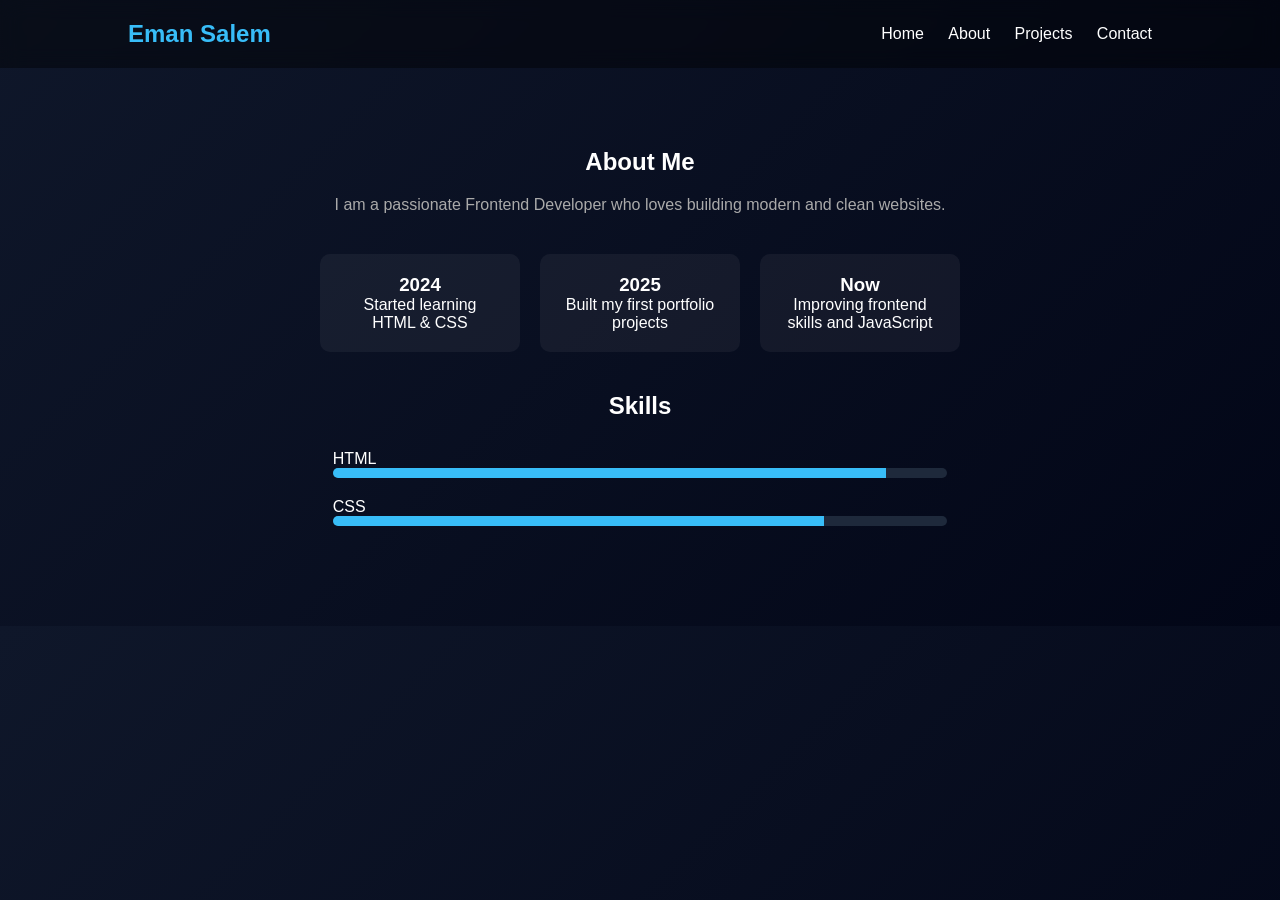
==== about.html @ b3115826 "first commit" ====
<!DOCTYPE html>
<html lang="en">
<head>
<meta charset="UTF-8">
<meta name="viewport" content="width=device-width, initial-scale=1.0">
<title>About Me</title>

<link rel="stylesheet" href="style.css">
</head>

<body>

<!-- Navbar (نفس بتاع الرئيسية) -->
<nav>
    <h2 class="logo">Eman Salem</h2>

    <div class="nav-links">
        <a href="index.html">Home</a>
        <a href="about.html">About</a>
        <a href="projects.html">Projects</a>
        <a href="contact.html">Contact</a>
    </div>
</nav>

<!-- About Section -->
<section class="about">

    <h1>About Me</h1>

    <p class="intro">
        I am a passionate Frontend Developer who loves building modern and clean websites.
    </p>

    <!-- Timeline -->
    <div class="timeline">

        <div class="box">
            <h3>2024</h3>
            <p>Started learning HTML & CSS</p>
        </div>

        <div class="box">
            <h3>2025</h3>
            <p>Built my first portfolio projects</p>
        </div>

        <div class="box">
            <h3>Now</h3>
            <p>Improving frontend skills and JavaScript</p>
        </div>

    </div>

    <!-- Skills -->
    <h2>Skills</h2>

    <div class="skills">

        <div class="skill-bar">
            <span>HTML</span>
            <div class="bar"><div class="fill html"></div></div>
        </div>

        <div class="skill-bar">
            <span>CSS</span>
            <div class="bar"><div class="fill css"></div></div>
        </div>

    </div>

</section>

</body>
</html>
---- style.css ----
/* =====================
   RESET
===================== */
*{
    margin:0;
    padding:0;
    box-sizing:border-box;
    font-family:'Segoe UI', sans-serif;
}

/* =====================
   ROOT COLORS
===================== */
:root{
    --main:#38bdf8;
    --bg:#0f172a;
    --card:rgba(255,255,255,0.05);
}

/* =====================
   BODY
===================== */
body{
    background:linear-gradient(135deg,#0f172a,#020617);
    color:#fff;
}

/* =====================
   NAVBAR
===================== */
nav{
    display:flex;
    justify-content:space-between;
    align-items:center;
    padding:20px 10%;
    position:sticky;
    top:0;
    backdrop-filter:blur(10px);
    background:rgba(0,0,0,0.4);
    z-index:1000;
}

.logo{
    color:var(--main);
}

.nav-links a{
    color:#fff;
    margin-left:20px;
    text-decoration:none;
    transition:0.3s;
}

.nav-links a:hover{
    color:var(--main);
}

/* =====================
   HERO SECTION
===================== */
.hero{
    display:flex;
    justify-content:space-between;
    align-items:center;
    padding:80px 10%;
    flex-wrap:wrap;
    animation:fadeIn 1s ease;
}

.hero-text{
    max-width:500px;
}

.hero h1{
    font-size:40px;
}

.hero span{
    color:var(--main);
}

.hero p{
    margin:15px 0;
    color:#aaa;
}

.hero-img img{
    width:250px;
    border-radius:20px;
}

/* BUTTON */
.btn{
    background:var(--main);
    color:#000;
    padding:10px 20px;
    border-radius:8px;
    text-decoration:none;
    display:inline-block;
    transition:0.3s;
}

.btn:hover{
    transform:scale(1.05);
}

/* =====================
   ABOUT
===================== */
.about{
    padding:80px 10%;
    text-align:center;
}

.intro{
    color:#aaa;
    margin:20px 0;
}

/* Timeline */
.timeline{
    display:flex;
    justify-content:center;
    gap:20px;
    flex-wrap:wrap;
    margin:40px 0;
}

.box{
    background:rgba(255,255,255,0.05);
    padding:20px;
    border-radius:10px;
    width:200px;
    transition:0.3s;
}

.box:hover{
    transform:translateY(-10px);
    box-shadow:0 0 15px var(--main);
}

/* Skills */
.skills{
    margin-top:30px;
}

.skill-bar{
    margin:20px auto;
    width:60%;
    text-align:left;
}

.bar{
    background:#1e293b;
    height:10px;
    border-radius:20px;
    overflow:hidden;
}

.fill{
    height:100%;
    background:var(--main);
}

.html{width:90%;}
.css{width:80%;}

/* =====================
   PROJECTS
===================== */
.projects{
    padding:80px 10%;
    text-align:center;
}

.projects .intro{
    color:#aaa;
    margin:15px 0 40px;
}

.projects-grid{
    display:grid;
    grid-template-columns:repeat(auto-fit,minmax(250px,1fr));
    gap:20px;
}

.project-card{
    background:rgba(255,255,255,0.05);
    padding:25px;
    border-radius:15px;
    backdrop-filter:blur(10px);
    transition:0.4s;
}

.project-card:hover{
    transform:translateY(-10px);
    box-shadow:0 0 20px var(--main);
}

/* =====================
   CONTACT
===================== */
.contact{
    padding:80px 10%;
    text-align:center;
}

.contact .intro{
    color:#aaa;
    margin:10px 0 40px;
}

.contact-box{
    display:flex;
    justify-content:center;
}

form{
    width:400px;
    display:flex;
    flex-direction:column;
    gap:15px;
    background:rgba(255,255,255,0.05);
    padding:30px;
    border-radius:15px;
    backdrop-filter:blur(10px);
}

input,textarea{
    padding:12px;
    border:none;
    border-radius:8px;
    outline:none;
    background:#1e293b;
    color:#fff;
}

button{
    padding:12px;
    border:none;
    border-radius:8px;
    background:var(--main);
    color:#000;
    cursor:pointer;
    transition:0.3s;
}

button:hover{
    transform:scale(1.05);
    box-shadow:0 0 15px var(--main);
}

/* =====================
   ANIMATION
===================== */
@keyframes fadeIn{
    from{
        opacity:0;
        transform:translateY(30px);
    }
    to{
        opacity:1;
        transform:translateY(0);
    }
}

/* =====================
   RESPONSIVE
===================== */
@media(max-width:768px){

.hero{
    flex-direction:column;
    text-align:center;
}

.hero-img img{
    margin-top:20px;
}

.skill-bar{
    width:90%;
}

}
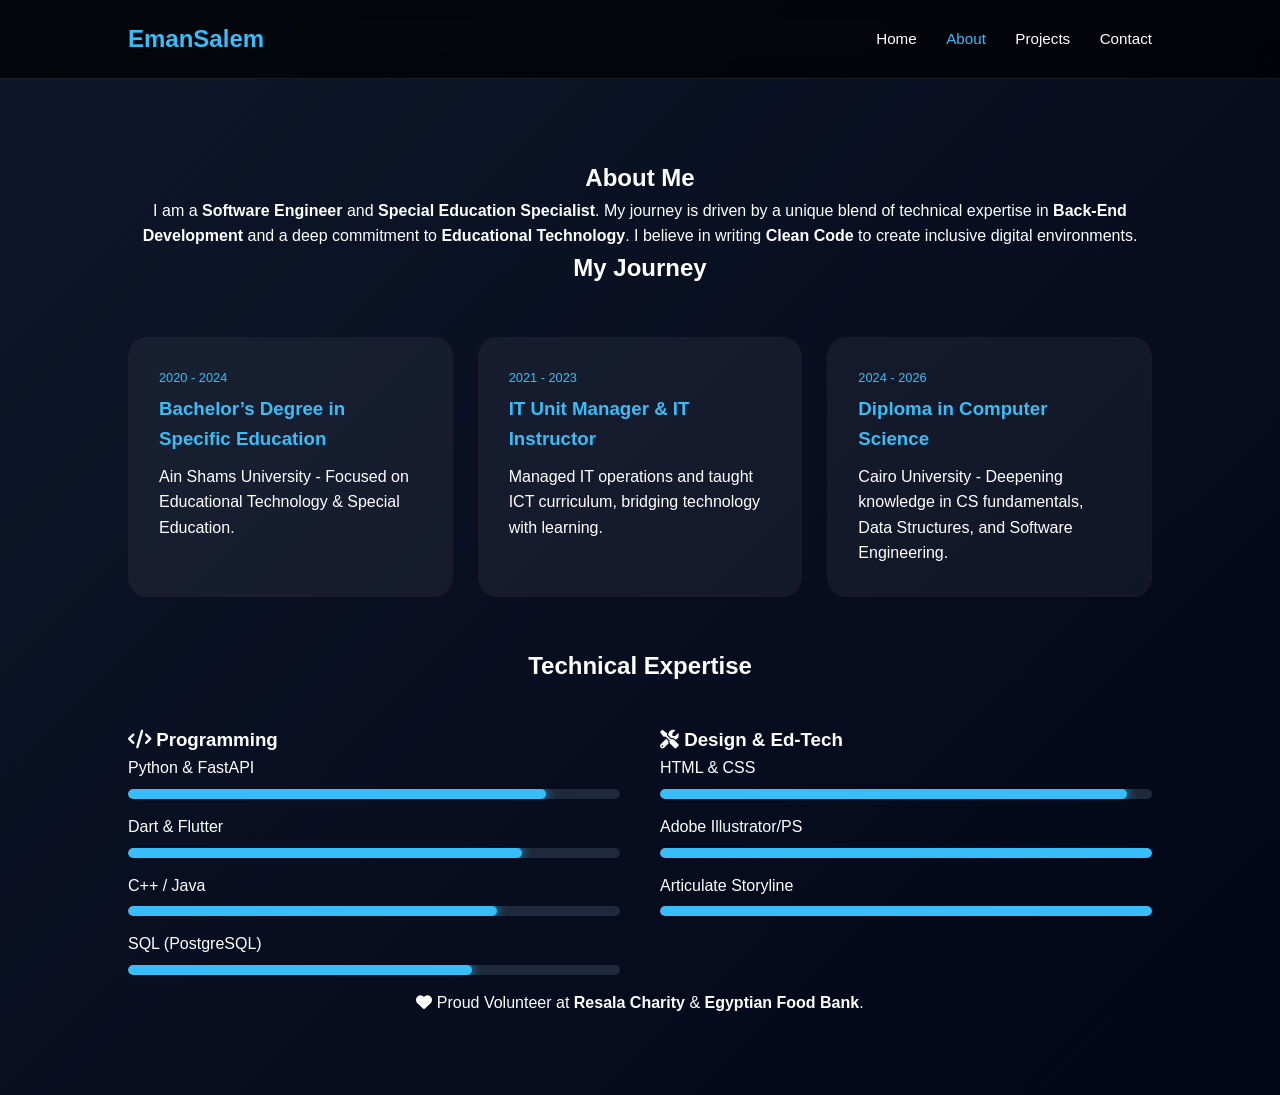
==== commit 20853e12: "eman" ====
--- a/about.html
+++ b/about.html
@@ -1,73 +1,74 @@
 <!DOCTYPE html>
 <html lang="en">
 <head>
-<meta charset="UTF-8">
-<meta name="viewport" content="width=device-width, initial-scale=1.0">
-<title>About Me</title>
-
-<link rel="stylesheet" href="style.css">
+    <meta charset="UTF-8">
+    <meta name="viewport" content="width=device-width, initial-scale=1.0">
+    <title>About Me | Eman Salem</title>
+    <link rel="stylesheet" href="style.css">
+    <link rel="stylesheet" href="https://cdnjs.cloudflare.com/ajax/libs/font-awesome/6.0.0/css/all.min.css">
 </head>
-
 <body>
 
-<!-- Navbar (نفس بتاع الرئيسية) -->
 <nav>
-    <h2 class="logo">Eman Salem</h2>
-
+    <h2 class="logo">Eman<span>Salem</span></h2>
     <div class="nav-links">
         <a href="index.html">Home</a>
-        <a href="about.html">About</a>
+        <a href="about.html" class="active">About</a>
         <a href="projects.html">Projects</a>
         <a href="contact.html">Contact</a>
     </div>
 </nav>
 
-<!-- About Section -->
 <section class="about">
-
     <h1>About Me</h1>
-
     <p class="intro">
-        I am a passionate Frontend Developer who loves building modern and clean websites.
+        I am a <b>Software Engineer</b> and <b>Special Education Specialist</b>. 
+        My journey is driven by a unique blend of technical expertise in <b>Back-End Development</b> and a deep commitment to <b>Educational Technology</b>. 
+        I believe in writing <b>Clean Code</b> to create inclusive digital environments.
     </p>
 
-    <!-- Timeline -->
+    <h2>My Journey</h2>
     <div class="timeline">
-
         <div class="box">
-            <h3>2024</h3>
-            <p>Started learning HTML & CSS</p>
+            <span class="date">2020 - 2024</span>
+            <h3>Bachelor’s Degree in Specific Education</h3>
+            <p>Ain Shams University - Focused on Educational Technology & Special Education.</p>
         </div>
 
         <div class="box">
-            <h3>2025</h3>
-            <p>Built my first portfolio projects</p>
+            <span class="date">2021 - 2023</span>
+            <h3>IT Unit Manager & IT Instructor</h3>
+            <p>Managed IT operations and taught ICT curriculum, bridging technology with learning.</p>
         </div>
 
         <div class="box">
-            <h3>Now</h3>
-            <p>Improving frontend skills and JavaScript</p>
+            <span class="date">2024 - 2026</span>
+            <h3>Diploma in Computer Science</h3>
+            <p>Cairo University - Deepening knowledge in CS fundamentals, Data Structures, and Software Engineering.</p>
+        </div>
+    </div>
+
+    <h2>Technical Expertise</h2>
+    <div class="skills-container">
+        <div class="skill-category">
+            <h3><i class="fas fa-code"></i> Programming</h3>
+            <div class="skill-bar"><span>Python & FastAPI</span><div class="bar"><div class="fill python"></div></div></div>
+            <div class="skill-bar"><span>Dart & Flutter</span><div class="bar"><div class="fill flutter"></div></div></div>
+            <div class="skill-bar"><span>C++ / Java</span><div class="bar"><div class="fill java"></div></div></div>
+            <div class="skill-bar"><span>SQL (PostgreSQL)</span><div class="bar"><div class="fill sql"></div></div></div>
         </div>
 
+        <div class="skill-category">
+            <h3><i class="fas fa-tools"></i> Design & Ed-Tech</h3>
+            <div class="skill-bar"><span>HTML & CSS</span><div class="bar"><div class="fill html"></div></div></div>
+            <div class="skill-bar"><span>Adobe Illustrator/PS</span><div class="bar"><div class="fill adobe"></div></div></div>
+            <div class="skill-bar"><span>Articulate Storyline</span><div class="bar"><div class="fill articulate"></div></div></div>
+        </div>
     </div>
 
-    <!-- Skills -->
-    <h2>Skills</h2>
-
-    <div class="skills">
-
-        <div class="skill-bar">
-            <span>HTML</span>
-            <div class="bar"><div class="fill html"></div></div>
-        </div>
-
-        <div class="skill-bar">
-            <span>CSS</span>
-            <div class="bar"><div class="fill css"></div></div>
-        </div>
-
+    <div class="volunteer-badge">
+        <p><i class="fas fa-heart"></i> Proud Volunteer at <b>Resala Charity</b> & <b>Egyptian Food Bank</b>.</p>
     </div>
-
 </section>
 
 </body>
--- a/style.css
+++ b/style.css
@@ -1,285 +1,248 @@
 /* =====================
-   RESET
+    RESET & BASE
 ===================== */
 *{
-    margin:0;
-    padding:0;
-    box-sizing:border-box;
-    font-family:'Segoe UI', sans-serif;
-}
-
-/* =====================
-   ROOT COLORS
-===================== */
-:root{
-    --main:#38bdf8;
-    --bg:#0f172a;
-    --card:rgba(255,255,255,0.05);
-}
-
-/* =====================
-   BODY
-===================== */
-body{
-    background:linear-gradient(135deg,#0f172a,#020617);
-    color:#fff;
-}
-
-/* =====================
-   NAVBAR
-===================== */
-nav{
-    display:flex;
-    justify-content:space-between;
-    align-items:center;
-    padding:20px 10%;
-    position:sticky;
-    top:0;
-    backdrop-filter:blur(10px);
-    background:rgba(0,0,0,0.4);
-    z-index:1000;
-}
-
-.logo{
-    color:var(--main);
-}
-
-.nav-links a{
-    color:#fff;
-    margin-left:20px;
-    text-decoration:none;
-    transition:0.3s;
-}
-
-.nav-links a:hover{
-    color:var(--main);
-}
-
-/* =====================
-   HERO SECTION
-===================== */
-.hero{
-    display:flex;
-    justify-content:space-between;
-    align-items:center;
-    padding:80px 10%;
-    flex-wrap:wrap;
-    animation:fadeIn 1s ease;
-}
-
-.hero-text{
-    max-width:500px;
-}
-
-.hero h1{
-    font-size:40px;
-}
-
-.hero span{
-    color:var(--main);
-}
-
-.hero p{
-    margin:15px 0;
-    color:#aaa;
-}
-
-.hero-img img{
-    width:250px;
-    border-radius:20px;
-}
-
-/* BUTTON */
-.btn{
-    background:var(--main);
-    color:#000;
-    padding:10px 20px;
-    border-radius:8px;
-    text-decoration:none;
-    display:inline-block;
-    transition:0.3s;
-}
-
-.btn:hover{
-    transform:scale(1.05);
-}
-
-/* =====================
-   ABOUT
-===================== */
-.about{
-    padding:80px 10%;
-    text-align:center;
-}
-
-.intro{
-    color:#aaa;
-    margin:20px 0;
-}
-
-/* Timeline */
-.timeline{
-    display:flex;
-    justify-content:center;
-    gap:20px;
-    flex-wrap:wrap;
-    margin:40px 0;
-}
-
-.box{
-    background:rgba(255,255,255,0.05);
-    padding:20px;
-    border-radius:10px;
-    width:200px;
-    transition:0.3s;
-}
-
-.box:hover{
-    transform:translateY(-10px);
-    box-shadow:0 0 15px var(--main);
-}
-
-/* Skills */
-.skills{
-    margin-top:30px;
-}
-
-.skill-bar{
-    margin:20px auto;
-    width:60%;
-    text-align:left;
-}
-
-.bar{
-    background:#1e293b;
-    height:10px;
-    border-radius:20px;
-    overflow:hidden;
-}
-
-.fill{
-    height:100%;
-    background:var(--main);
-}
-
-.html{width:90%;}
-.css{width:80%;}
-
-/* =====================
-   PROJECTS
-===================== */
-.projects{
-    padding:80px 10%;
-    text-align:center;
-}
-
-.projects .intro{
-    color:#aaa;
-    margin:15px 0 40px;
-}
-
-.projects-grid{
-    display:grid;
-    grid-template-columns:repeat(auto-fit,minmax(250px,1fr));
-    gap:20px;
-}
-
-.project-card{
-    background:rgba(255,255,255,0.05);
-    padding:25px;
-    border-radius:15px;
-    backdrop-filter:blur(10px);
-    transition:0.4s;
-}
-
-.project-card:hover{
-    transform:translateY(-10px);
-    box-shadow:0 0 20px var(--main);
-}
-
-/* =====================
-   CONTACT
-===================== */
-.contact{
-    padding:80px 10%;
-    text-align:center;
-}
-
-.contact .intro{
-    color:#aaa;
-    margin:10px 0 40px;
-}
-
-.contact-box{
-    display:flex;
-    justify-content:center;
-}
-
-form{
-    width:400px;
-    display:flex;
-    flex-direction:column;
-    gap:15px;
-    background:rgba(255,255,255,0.05);
-    padding:30px;
-    border-radius:15px;
-    backdrop-filter:blur(10px);
-}
-
-input,textarea{
-    padding:12px;
-    border:none;
-    border-radius:8px;
-    outline:none;
-    background:#1e293b;
-    color:#fff;
-}
-
-button{
-    padding:12px;
-    border:none;
-    border-radius:8px;
-    background:var(--main);
-    color:#000;
-    cursor:pointer;
-    transition:0.3s;
-}
-
-button:hover{
-    transform:scale(1.05);
-    box-shadow:0 0 15px var(--main);
-}
-
-/* =====================
-   ANIMATION
-===================== */
-@keyframes fadeIn{
-    from{
-        opacity:0;
-        transform:translateY(30px);
-    }
-    to{
-        opacity:1;
-        transform:translateY(0);
-    }
-}
-
-/* =====================
-   RESPONSIVE
-===================== */
+    margin: 0;
+    padding: 0;
+    box-sizing: border-box;
+    font-family: 'Segoe UI', Tahoma, Geneva, Verdana, sans-serif;
+}
+
+:root {
+    --main: #38bdf8;
+    --bg-dark: #0f172a;
+    --bg-deeper: #020617;
+    --card-bg: rgba(255, 255, 255, 0.05);
+    --text-muted: #aaa;
+    --white: #ffffff;
+}
+
+body {
+    background: linear-gradient(135deg, #0f172a, #020617);
+    color: #fff;
+    line-height: 1.6;
+}
+
+/* =====================
+    NAVBAR
+===================== */
+nav {
+    display: flex;
+    justify-content: space-between;
+    align-items: center;
+    padding: 20px 10%;
+    position: sticky;
+    top: 0;
+    backdrop-filter: blur(10px);
+    background: rgba(0, 0, 0, 0.7);
+    z-index: 1000;
+    border-bottom: 1px solid rgba(255,255,255,0.1);
+}
+
+.logo {
+    color: var(--main);
+    font-size: 1.5rem;
+    font-weight: bold;
+}
+
+.nav-links a {
+    color: #fff;
+    margin-left: 25px;
+    text-decoration: none;
+    transition: 0.3s;
+    font-size: 0.95rem;
+}
+
+.nav-links a:hover, .nav-links a.active {
+    color: var(--main);
+}
+
+/* =====================
+    HERO SECTION
+===================== */
+.hero {
+    display: flex;
+    justify-content: space-between;
+    align-items: center;
+    padding: 100px 10%;
+    animation: fadeIn 1s ease;
+}
+
+.hero-text h1 {
+    font-size: 3.5rem;
+    line-height: 1.2;
+}
+
+.hero span { color: var(--main); }
+
+.hero h3 {
+    margin-top: 10px;
+    color: var(--main);
+    font-weight: 400;
+    font-size: 1.5rem;
+}
+
+.hero p {
+    margin: 20px 0;
+    color: var(--text-muted);
+    max-width: 450px;
+}
+
+.hero-img img {
+    width: 300px;
+    height: 300px;
+    object-fit: cover;
+    border-radius: 30% 70% 70% 30% / 30% 30% 70% 70%;
+    border: 3px solid var(--main);
+    box-shadow: 0 0 50px rgba(56, 189, 248, 0.2);
+}
+
+/* =====================
+    ABOUT & TIMELINE
+===================== */
+.about, .projects, .contact {
+    padding: 80px 10%;
+    text-align: center;
+}
+
+.timeline {
+    display: grid;
+    grid-template-columns: repeat(auto-fit, minmax(300px, 1fr));
+    gap: 25px;
+    margin: 50px 0;
+}
+
+.box {
+    background: var(--card-bg);
+    padding: 30px;
+    border-radius: 20px;
+    text-align: left;
+    border: 1px solid rgba(216, 15, 15, 0.05);
+    transition: 0.3s;
+}
+
+.box:hover {
+    transform: translateY(-10px);
+    border-color: var(--main);
+}
+
+.box h3 { color: var(--main); margin-bottom: 10px; }
+.box .date { font-size: 0.8rem; color: var(--main); display: block; margin-bottom: 5px; }
+
+/* =====================
+    SKILLS
+===================== */
+.skills-container {
+    display: grid;
+    grid-template-columns: repeat(auto-fit, minmax(300px, 1fr));
+    gap: 40px;
+    text-align: left;
+    margin-top: 40px;
+}
+
+.skill-bar { margin-bottom: 15px; }
+.skill-bar span { display: block; margin-bottom: 8px; }
+
+.bar { background: #1e293b; height: 10px; border-radius: 10px; overflow: hidden; }
+.fill { height: 100%; background: var(--main); border-radius: 10px; box-shadow: 0 0 12px var(--main); }
+
+.html { width: 95%; } .css { width: 90%; } .python { width: 85%; } 
+.flutter { width: 80%; } .java { width: 75%; } .sql { width: 70%; }
+
+/* =====================
+    PROJECTS
+===================== */
+.projects-grid {
+    display: grid;
+    grid-template-columns: repeat(auto-fit, minmax(280px, 1fr));
+    gap: 25px;
+}
+
+.project-card {
+    background: var(--card-bg);
+    padding: 30px;
+    border-radius: 20px;
+    text-align: left;
+    border: 1px solid rgba(255,255,255,0.05);
+    transition: 0.4s;
+}
+
+.project-card:hover {
+    transform: translateY(-10px);
+    border-color: var(--main);
+}
+
+/* =====================
+    CONTACT (Updated Design)
+===================== */
+.contact-box {
+    display: flex;
+    justify-content: center;
+    align-items: center;
+    margin-top: 30px;
+}
+
+form {
+    width: 100%;
+    max-width: 500px;
+    background: rgba(255, 255, 255, 0.05);
+    padding: 40px;
+    border-radius: 30px; /* زوايا دائرية كبيرة زي الصورة */
+    backdrop-filter: blur(10px);
+    border: 1px solid rgba(255, 255, 255, 0.1);
+    display: flex;
+    flex-direction: column;
+    gap: 20px;
+}
+
+input, textarea {
+    width: 100%;
+    padding: 18px 20px;
+    background: rgba(255, 255, 255, 0.07);
+    border: 1px solid rgba(255, 255, 255, 0.1);
+    border-radius: 15px;
+    color: #fff;
+    outline: none;
+    font-size: 1rem;
+    transition: 0.3s;
+}
+
+input:focus, textarea:focus {
+    border-color: var(--main);
+    background: rgba(255, 255, 255, 0.1);
+}
+
+button, .btn {
+    width: 100%;
+    padding: 15px;
+    background: var(--main); /* لون سماوي صريح */
+    color: #020617;
+    border: none;
+    border-radius: 15px;
+    font-size: 1rem;
+    font-weight: bold;
+    cursor: pointer;
+    transition: 0.3s;
+}
+
+button:hover, .btn:hover {
+    transform: translateY(-3px);
+    box-shadow: 0 10px 20px rgba(56, 189, 248, 0.4);
+    filter: brightness(1.1);
+}
+
+/* =====================
+    ANIMATIONS & RESPONSIVE
+===================== */
+@keyframes fadeIn {
+    from { opacity: 0; transform: translateY(20px); }
+    to { opacity: 1; transform: translateY(0); }
+}
+
 @media(max-width:768px){
-
-.hero{
-    flex-direction:column;
-    text-align:center;
-}
-
-.hero-img img{
-    margin-top:20px;
-}
-
-.skill-bar{
-    width:90%;
-}
-
+    .hero { flex-direction: column-reverse; text-align: center; padding-top: 50px; }
+    .hero-text h1 { font-size: 2.5rem; }
+    .hero-img img { width: 250px; height: 250px; margin-bottom: 30px; }
+    .nav-links { display: none; }
+    form { padding: 30px 20px; margin: 0 10px; }
 }
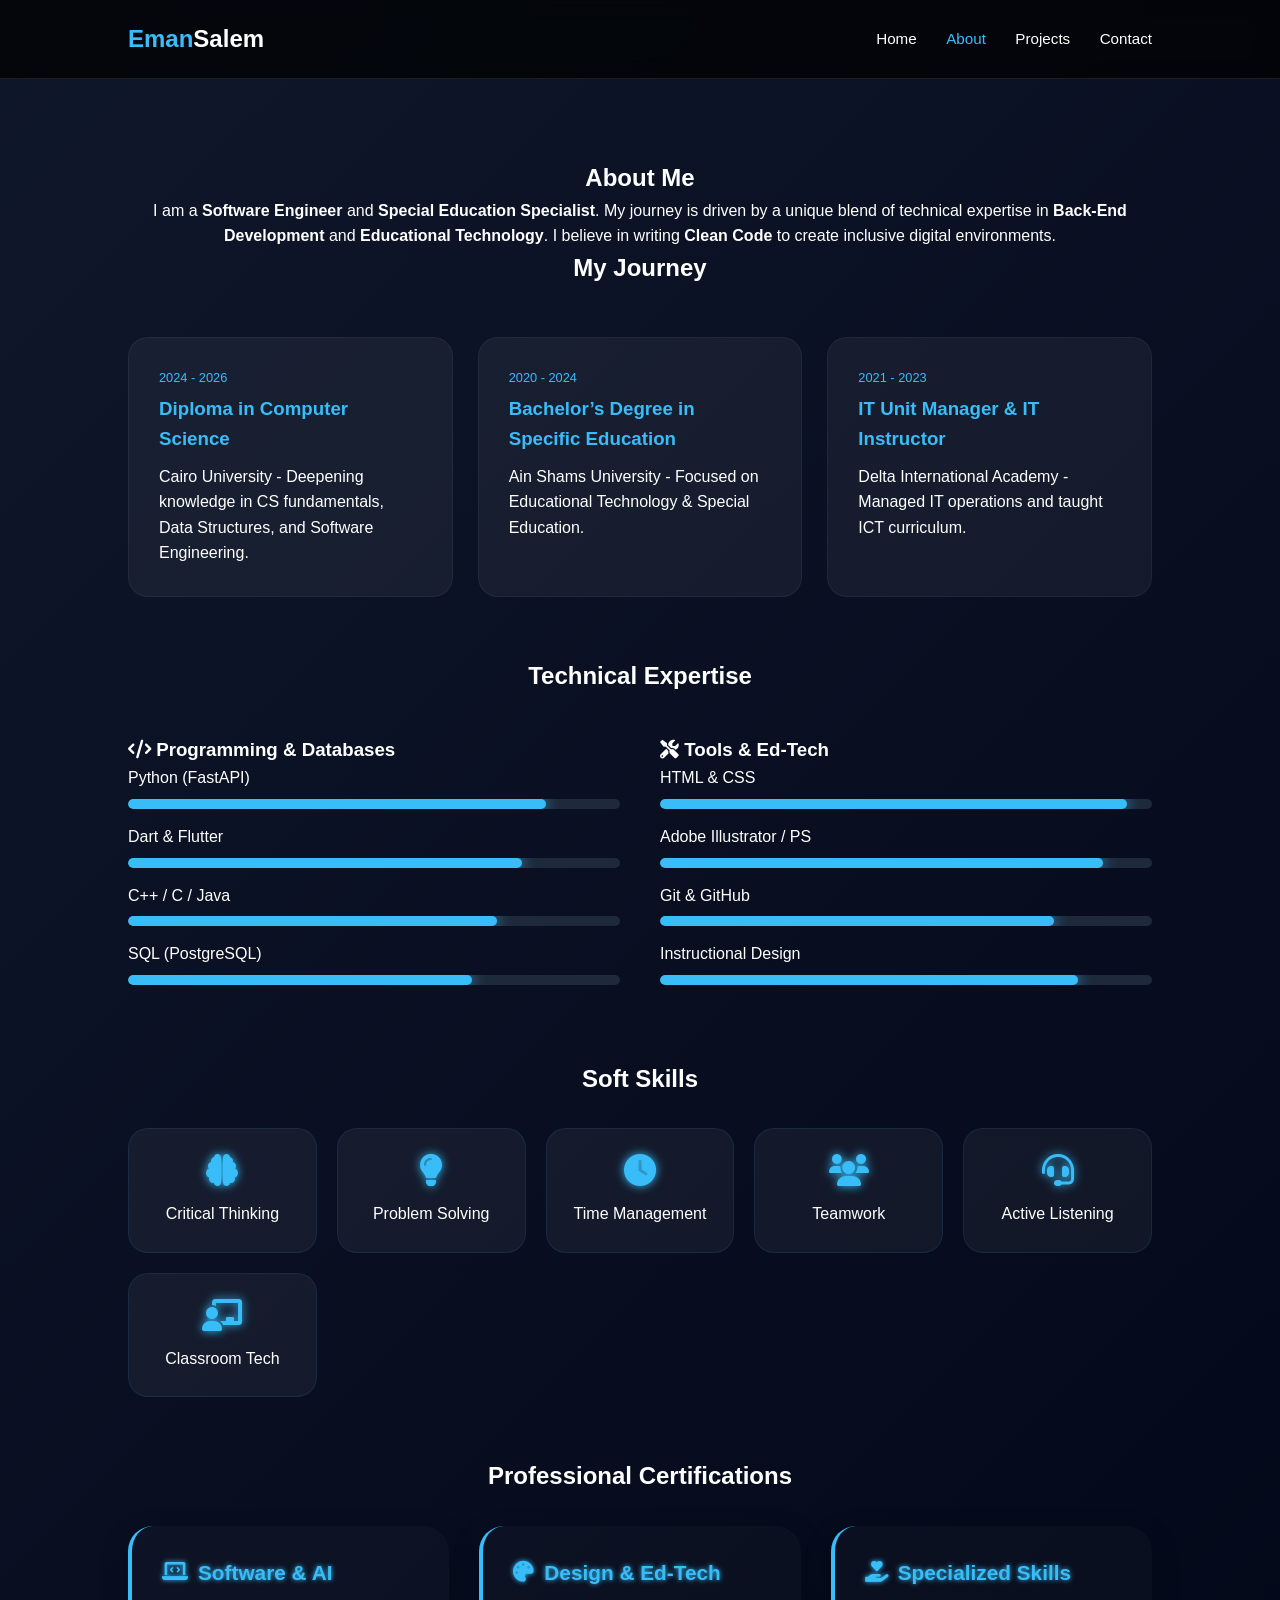
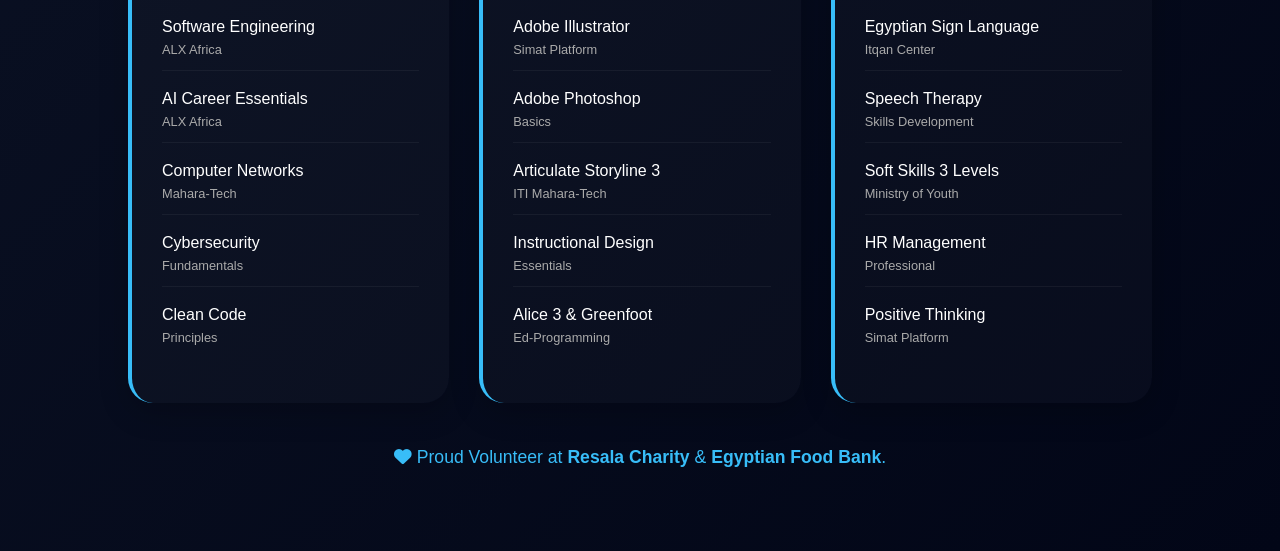
==== commit 90610c59: "eman" ====
--- a/about.html
+++ b/about.html
@@ -23,46 +23,103 @@
     <h1>About Me</h1>
     <p class="intro">
         I am a <b>Software Engineer</b> and <b>Special Education Specialist</b>. 
-        My journey is driven by a unique blend of technical expertise in <b>Back-End Development</b> and a deep commitment to <b>Educational Technology</b>. 
+        My journey is driven by a unique blend of technical expertise in <b>Back-End Development</b> and <b>Educational Technology</b>. 
         I believe in writing <b>Clean Code</b> to create inclusive digital environments.
     </p>
 
     <h2>My Journey</h2>
     <div class="timeline">
         <div class="box">
+            <span class="date">2024 - 2026</span>
+            <h3>Diploma in Computer Science</h3>
+            <p>Cairo University - Deepening knowledge in CS fundamentals, Data Structures, and Software Engineering.</p>
+        </div>
+        <div class="box">
             <span class="date">2020 - 2024</span>
             <h3>Bachelor’s Degree in Specific Education</h3>
             <p>Ain Shams University - Focused on Educational Technology & Special Education.</p>
         </div>
-
         <div class="box">
             <span class="date">2021 - 2023</span>
             <h3>IT Unit Manager & IT Instructor</h3>
-            <p>Managed IT operations and taught ICT curriculum, bridging technology with learning.</p>
-        </div>
-
-        <div class="box">
-            <span class="date">2024 - 2026</span>
-            <h3>Diploma in Computer Science</h3>
-            <p>Cairo University - Deepening knowledge in CS fundamentals, Data Structures, and Software Engineering.</p>
+            <p>Delta International Academy - Managed IT operations and taught ICT curriculum.</p>
         </div>
     </div>
 
-    <h2>Technical Expertise</h2>
+    <h2 style="margin-top: 60px;">Technical Expertise</h2>
     <div class="skills-container">
         <div class="skill-category">
-            <h3><i class="fas fa-code"></i> Programming</h3>
-            <div class="skill-bar"><span>Python & FastAPI</span><div class="bar"><div class="fill python"></div></div></div>
+            <h3><i class="fas fa-code"></i> Programming & Databases</h3>
+            <div class="skill-bar"><span>Python (FastAPI)</span><div class="bar"><div class="fill python"></div></div></div>
             <div class="skill-bar"><span>Dart & Flutter</span><div class="bar"><div class="fill flutter"></div></div></div>
-            <div class="skill-bar"><span>C++ / Java</span><div class="bar"><div class="fill java"></div></div></div>
+            <div class="skill-bar"><span>C++ / C / Java</span><div class="bar"><div class="fill java"></div></div></div>
             <div class="skill-bar"><span>SQL (PostgreSQL)</span><div class="bar"><div class="fill sql"></div></div></div>
         </div>
 
         <div class="skill-category">
-            <h3><i class="fas fa-tools"></i> Design & Ed-Tech</h3>
+            <h3><i class="fas fa-tools"></i> Tools & Ed-Tech</h3>
             <div class="skill-bar"><span>HTML & CSS</span><div class="bar"><div class="fill html"></div></div></div>
-            <div class="skill-bar"><span>Adobe Illustrator/PS</span><div class="bar"><div class="fill adobe"></div></div></div>
-            <div class="skill-bar"><span>Articulate Storyline</span><div class="bar"><div class="fill articulate"></div></div></div>
+            <div class="skill-bar"><span>Adobe Illustrator / PS</span><div class="bar"><div class="fill design"></div></div></div>
+            <div class="skill-bar"><span>Git & GitHub</span><div class="bar"><div class="fill git"></div></div></div>
+            <div class="skill-bar"><span>Instructional Design</span><div class="bar"><div class="fill articulate"></div></div></div>
+        </div>
+    </div>
+
+    <h2 style="margin-top: 60px;">Soft Skills</h2>
+    <div class="soft-skills-grid">
+        <div class="soft-card">
+            <i class="fas fa-brain"></i>
+            <span>Critical Thinking</span>
+        </div>
+        <div class="soft-card">
+            <i class="fas fa-lightbulb"></i>
+            <span>Problem Solving</span>
+        </div>
+        <div class="soft-card">
+            <i class="fas fa-clock"></i>
+            <span>Time Management</span>
+        </div>
+        <div class="soft-card">
+            <i class="fas fa-users"></i>
+            <span>Teamwork</span>
+        </div>
+        <div class="soft-card">
+            <i class="fas fa-headset"></i>
+            <span>Active Listening</span>
+        </div>
+        <div class="soft-card">
+            <i class="fas fa-chalkboard-teacher"></i>
+            <span>Classroom Tech</span>
+        </div>
+    </div>
+
+    <h2 style="margin-top: 60px;">Professional Certifications</h2>
+    <div class="cert-modern-grid">
+        <div class="cert-group-card">
+            <div class="group-header"><i class="fas fa-laptop-code"></i> Software & AI</div>
+            <div class="cert-item"><span>Software Engineering</span><small>ALX Africa</small></div>
+            <div class="cert-item"><span>AI Career Essentials</span><small>ALX Africa</small></div>
+            <div class="cert-item"><span>Computer Networks</span><small>Mahara-Tech</small></div>
+            <div class="cert-item"><span>Cybersecurity</span><small>Fundamentals</small></div>
+            <div class="cert-item"><span>Clean Code</span><small>Principles</small></div>
+        </div>
+
+        <div class="cert-group-card">
+            <div class="group-header"><i class="fas fa-palette"></i> Design & Ed-Tech</div>
+            <div class="cert-item"><span>Adobe Illustrator</span><small>Simat Platform</small></div>
+            <div class="cert-item"><span>Adobe Photoshop</span><small>Basics</small></div>
+            <div class="cert-item"><span>Articulate Storyline 3</span><small>ITI Mahara-Tech</small></div>
+            <div class="cert-item"><span>Instructional Design</span><small>Essentials</small></div>
+            <div class="cert-item"><span>Alice 3 & Greenfoot</span><small>Ed-Programming</small></div>
+        </div>
+
+        <div class="cert-group-card">
+            <div class="group-header"><i class="fas fa-hand-holding-heart"></i> Specialized Skills</div>
+            <div class="cert-item"><span>Egyptian Sign Language</span><small>Itqan Center</small></div>
+            <div class="cert-item"><span>Speech Therapy</span><small>Skills Development</small></div>
+            <div class="cert-item"><span>Soft Skills 3 Levels</span><small>Ministry of Youth</small></div>
+            <div class="cert-item"><span>HR Management</span><small>Professional</small></div>
+            <div class="cert-item"><span>Positive Thinking</span><small>Simat Platform</small></div>
         </div>
     </div>
 
--- a/style.css
+++ b/style.css
@@ -12,9 +12,8 @@
     --main: #38bdf8;
     --bg-dark: #0f172a;
     --bg-deeper: #020617;
-    --card-bg: rgba(255, 255, 255, 0.05);
+    --card: rgba(255, 255, 255, 0.05);
     --text-muted: #aaa;
-    --white: #ffffff;
 }
 
 body {
@@ -45,6 +44,8 @@
     font-weight: bold;
 }
 
+.logo span { color: #fff; }
+
 .nav-links a {
     color: #fff;
     margin-left: 25px;
@@ -68,25 +69,10 @@
     animation: fadeIn 1s ease;
 }
 
-.hero-text h1 {
-    font-size: 3.5rem;
-    line-height: 1.2;
-}
-
+.hero-text h1 { font-size: 3.5rem; line-height: 1.2; }
 .hero span { color: var(--main); }
-
-.hero h3 {
-    margin-top: 10px;
-    color: var(--main);
-    font-weight: 400;
-    font-size: 1.5rem;
-}
-
-.hero p {
-    margin: 20px 0;
-    color: var(--text-muted);
-    max-width: 450px;
-}
+.hero h3 { margin-top: 10px; color: var(--main); font-weight: 400; font-size: 1.5rem; }
+.hero p { margin: 20px 0; color: var(--text-muted); max-width: 450px; }
 
 .hero-img img {
     width: 300px;
@@ -94,16 +80,13 @@
     object-fit: cover;
     border-radius: 30% 70% 70% 30% / 30% 30% 70% 70%;
     border: 3px solid var(--main);
-    box-shadow: 0 0 50px rgba(56, 189, 248, 0.2);
+    box-shadow: 0 0 30px rgba(56, 189, 248, 0.2);
 }
 
 /* =====================
     ABOUT & TIMELINE
 ===================== */
-.about, .projects, .contact {
-    padding: 80px 10%;
-    text-align: center;
-}
+.about, .projects, .contact { padding: 80px 10%; text-align: center; }
 
 .timeline {
     display: grid;
@@ -113,24 +96,111 @@
 }
 
 .box {
-    background: var(--card-bg);
+    background: var(--card);
     padding: 30px;
     border-radius: 20px;
     text-align: left;
-    border: 1px solid rgba(216, 15, 15, 0.05);
+    border: 1px solid rgba(255,255,255,0.05);
     transition: 0.3s;
-}
-
-.box:hover {
-    transform: translateY(-10px);
-    border-color: var(--main);
 }
 
 .box h3 { color: var(--main); margin-bottom: 10px; }
 .box .date { font-size: 0.8rem; color: var(--main); display: block; margin-bottom: 5px; }
-
-/* =====================
-    SKILLS
+.box:hover { transform: translateY(-10px); border-color: var(--main); }
+
+/* =====================
+    PROJECTS SECTION (UPDATED)
+===================== */
+.projects-grid {
+    display: grid;
+    grid-template-columns: repeat(auto-fit, minmax(320px, 1fr));
+    gap: 30px;
+    margin-top: 50px;
+}
+
+.project-card {
+    background: var(--card);
+    padding: 40px 30px;
+    border-radius: 30px;
+    text-align: left;
+    border: 1px solid rgba(255, 255, 255, 0.05);
+    transition: 0.4s cubic-bezier(0.175, 0.885, 0.32, 1.275);
+    position: relative;
+    overflow: hidden;
+}
+
+/* خط التوهج العلوي عند الـ Hover */
+.project-card::before {
+    content: '';
+    position: absolute;
+    top: 0; left: 0; width: 100%; height: 4px;
+    background: var(--main);
+    box-shadow: 0 0 15px var(--main);
+    opacity: 0;
+    transition: 0.3s;
+}
+
+.project-card:hover {
+    transform: translateY(-15px);
+    background: rgba(255, 255, 255, 0.08);
+    border-color: var(--main);
+    box-shadow: 0 20px 40px rgba(0, 0, 0, 0.4);
+}
+
+.project-card:hover::before {
+    opacity: 1;
+}
+
+.project-icon {
+    font-size: 2.5rem;
+    color: var(--main);
+    margin-bottom: 20px;
+    text-shadow: 0 0 15px rgba(56, 189, 248, 0.4);
+}
+
+.project-card h3 { font-size: 1.5rem; margin-bottom: 12px; color: #fff; }
+
+.project-card p {
+    font-size: 0.95rem;
+    color: var(--text-muted);
+    margin-bottom: 25px;
+    min-height: 60px;
+}
+
+.tags {
+    display: flex;
+    flex-wrap: wrap;
+    gap: 8px;
+    margin-bottom: 25px;
+}
+
+.tags span {
+    background: rgba(56, 189, 248, 0.1);
+    color: var(--main);
+    padding: 5px 12px;
+    border-radius: 50px;
+    font-size: 0.75rem;
+    border: 1px solid rgba(56, 189, 248, 0.2);
+}
+
+.project-link {
+    text-decoration: none;
+    color: var(--main);
+    font-weight: bold;
+    font-size: 0.9rem;
+    display: flex;
+    align-items: center;
+    gap: 8px;
+    transition: 0.3s;
+}
+
+.project-link:hover {
+    gap: 12px;
+    text-shadow: 0 0 10px var(--main);
+}
+
+/* =====================
+    TECHNICAL SKILLS (GLOW)
 ===================== */
 .skills-container {
     display: grid;
@@ -142,107 +212,136 @@
 
 .skill-bar { margin-bottom: 15px; }
 .skill-bar span { display: block; margin-bottom: 8px; }
-
 .bar { background: #1e293b; height: 10px; border-radius: 10px; overflow: hidden; }
-.fill { height: 100%; background: var(--main); border-radius: 10px; box-shadow: 0 0 12px var(--main); }
-
-.html { width: 95%; } .css { width: 90%; } .python { width: 85%; } 
-.flutter { width: 80%; } .java { width: 75%; } .sql { width: 70%; }
-
-/* =====================
-    PROJECTS
-===================== */
-.projects-grid {
-    display: grid;
-    grid-template-columns: repeat(auto-fit, minmax(280px, 1fr));
-    gap: 25px;
-}
-
-.project-card {
-    background: var(--card-bg);
+
+.fill { 
+    height: 100%; 
+    background: var(--main); 
+    border-radius: 10px; 
+    box-shadow: 0 0 15px var(--main); /* التوهج */
+}
+
+/* درجات المهارات */
+.python { width: 85%; } .flutter { width: 80%; } .java { width: 75%; } 
+.sql { width: 70%; } .html { width: 95%; } .design { width: 90%; }
+.git { width: 80%; } .articulate { width: 85%; }
+
+/* =====================
+    SOFT SKILLS (NEW GLOW CARDS)
+===================== */
+.soft-skills-grid {
+    display: grid;
+    grid-template-columns: repeat(auto-fit, minmax(180px, 1fr));
+    gap: 20px;
+    margin-top: 30px;
+}
+
+.soft-card {
+    background: var(--card);
+    padding: 25px;
+    border-radius: 20px;
+    border: 1px solid rgba(56, 189, 248, 0.1);
+    transition: 0.4s;
+    display: flex;
+    flex-direction: column;
+    align-items: center;
+    gap: 15px;
+}
+
+.soft-card i {
+    font-size: 2rem;
+    color: var(--main);
+    text-shadow: 0 0 10px var(--main); /* توهج الأيقونة */
+}
+
+.soft-card:hover {
+    transform: translateY(-5px);
+    border-color: var(--main);
+    box-shadow: 0 0 20px rgba(56, 189, 248, 0.2);
+}
+
+/* =====================
+    CERTIFICATIONS (NEW MODERN LAYOUT)
+===================== */
+.cert-modern-grid {
+    display: grid;
+    grid-template-columns: repeat(auto-fit, minmax(300px, 1fr));
+    gap: 30px;
+    margin-top: 30px;
+}
+
+.cert-group-card {
+    background: rgba(255, 255, 255, 0.02);
+    border-radius: 25px;
     padding: 30px;
-    border-radius: 20px;
+    border-left: 4px solid var(--main); /* خط توهج جانبي */
+    box-shadow: 0 10px 30px rgba(0,0,0,0.2);
     text-align: left;
-    border: 1px solid rgba(255,255,255,0.05);
-    transition: 0.4s;
-}
-
-.project-card:hover {
-    transform: translateY(-10px);
-    border-color: var(--main);
-}
-
-/* =====================
-    CONTACT (Updated Design)
-===================== */
-.contact-box {
-    display: flex;
-    justify-content: center;
-    align-items: center;
-    margin-top: 30px;
-}
-
+}
+
+.group-header {
+    font-size: 1.3rem;
+    color: var(--main);
+    font-weight: bold;
+    margin-bottom: 25px;
+    display: flex;
+    align-items: center;
+    gap: 10px;
+    text-shadow: 0 0 5px var(--main);
+}
+
+.cert-item {
+    margin-bottom: 15px;
+    padding-bottom: 10px;
+    border-bottom: 1px solid rgba(255,255,255,0.05);
+    display: flex;
+    flex-direction: column;
+}
+
+.cert-item span { font-size: 1rem; color: #fff; font-weight: 500; }
+.cert-item small { color: var(--text-muted); font-size: 0.8rem; }
+.cert-item:last-child { border: none; }
+
+/* =====================
+    CONTACT (Your Screenshot Style)
+===================== */
+.contact-box { display: flex; justify-content: center; align-items: center; margin-top: 30px; }
 form {
-    width: 100%;
-    max-width: 500px;
+    width: 100%; max-width: 500px;
     background: rgba(255, 255, 255, 0.05);
-    padding: 40px;
-    border-radius: 30px; /* زوايا دائرية كبيرة زي الصورة */
-    backdrop-filter: blur(10px);
-    border: 1px solid rgba(255, 255, 255, 0.1);
-    display: flex;
-    flex-direction: column;
-    gap: 20px;
+    padding: 40px; border-radius: 30px;
+    backdrop-filter: blur(10px); border: 1px solid rgba(255, 255, 255, 0.1);
+    display: flex; flex-direction: column; gap: 20px;
 }
 
 input, textarea {
-    width: 100%;
-    padding: 18px 20px;
+    width: 100%; padding: 18px 20px;
     background: rgba(255, 255, 255, 0.07);
     border: 1px solid rgba(255, 255, 255, 0.1);
-    border-radius: 15px;
-    color: #fff;
-    outline: none;
-    font-size: 1rem;
-    transition: 0.3s;
-}
-
-input:focus, textarea:focus {
-    border-color: var(--main);
-    background: rgba(255, 255, 255, 0.1);
-}
+    border-radius: 15px; color: #fff; outline: none;
+}
+
+input:focus, textarea:focus { border-color: var(--main); background: rgba(255, 255, 255, 0.1); }
 
 button, .btn {
-    width: 100%;
-    padding: 15px;
-    background: var(--main); /* لون سماوي صريح */
-    color: #020617;
-    border: none;
-    border-radius: 15px;
-    font-size: 1rem;
-    font-weight: bold;
-    cursor: pointer;
-    transition: 0.3s;
-}
-
-button:hover, .btn:hover {
-    transform: translateY(-3px);
-    box-shadow: 0 10px 20px rgba(56, 189, 248, 0.4);
-    filter: brightness(1.1);
-}
-
-/* =====================
-    ANIMATIONS & RESPONSIVE
-===================== */
-@keyframes fadeIn {
-    from { opacity: 0; transform: translateY(20px); }
-    to { opacity: 1; transform: translateY(0); }
-}
+    width: 100%; padding: 15px; background: var(--main);
+    color: #020617; border: none; border-radius: 15px;
+    font-weight: bold; cursor: pointer; transition: 0.3s;
+}
+
+button:hover { transform: translateY(-3px); box-shadow: 0 10px 20px rgba(56, 189, 248, 0.4); }
+
+/* =====================
+    OTHERS & RESPONSIVE
+===================== */
+.volunteer-badge { margin-top: 40px; color: var(--main); font-size: 1.1rem; }
+
+@keyframes fadeIn { from { opacity: 0; transform: translateY(20px); } to { opacity: 1; transform: translateY(0); } }
 
 @media(max-width:768px){
-    .hero { flex-direction: column-reverse; text-align: center; padding-top: 50px; }
+    .hero { flex-direction: column-reverse; text-align: center; }
     .hero-text h1 { font-size: 2.5rem; }
-    .hero-img img { width: 250px; height: 250px; margin-bottom: 30px; }
+    .hero-img img { width: 250px; height: 250px; }
     .nav-links { display: none; }
-    form { padding: 30px 20px; margin: 0 10px; }
+    .soft-skills-grid { grid-template-columns: 1fr 1fr; }
 }
